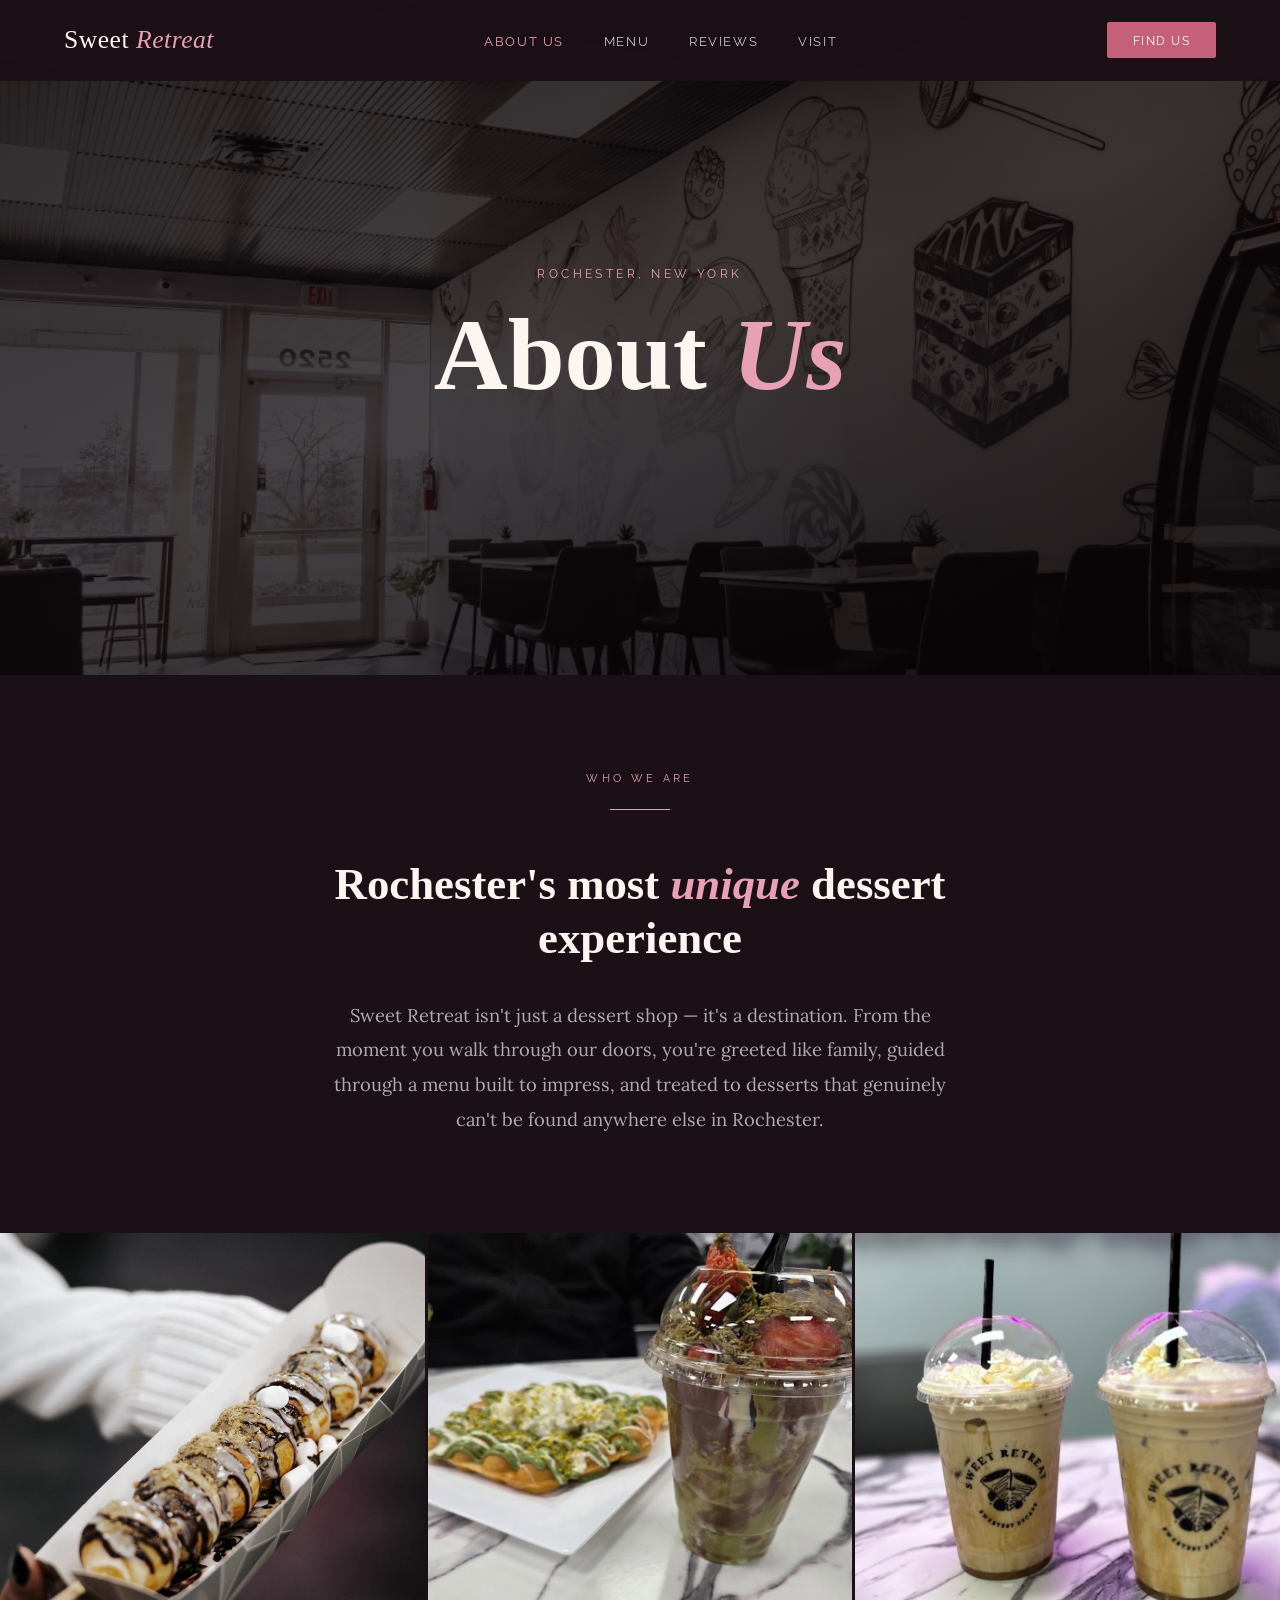
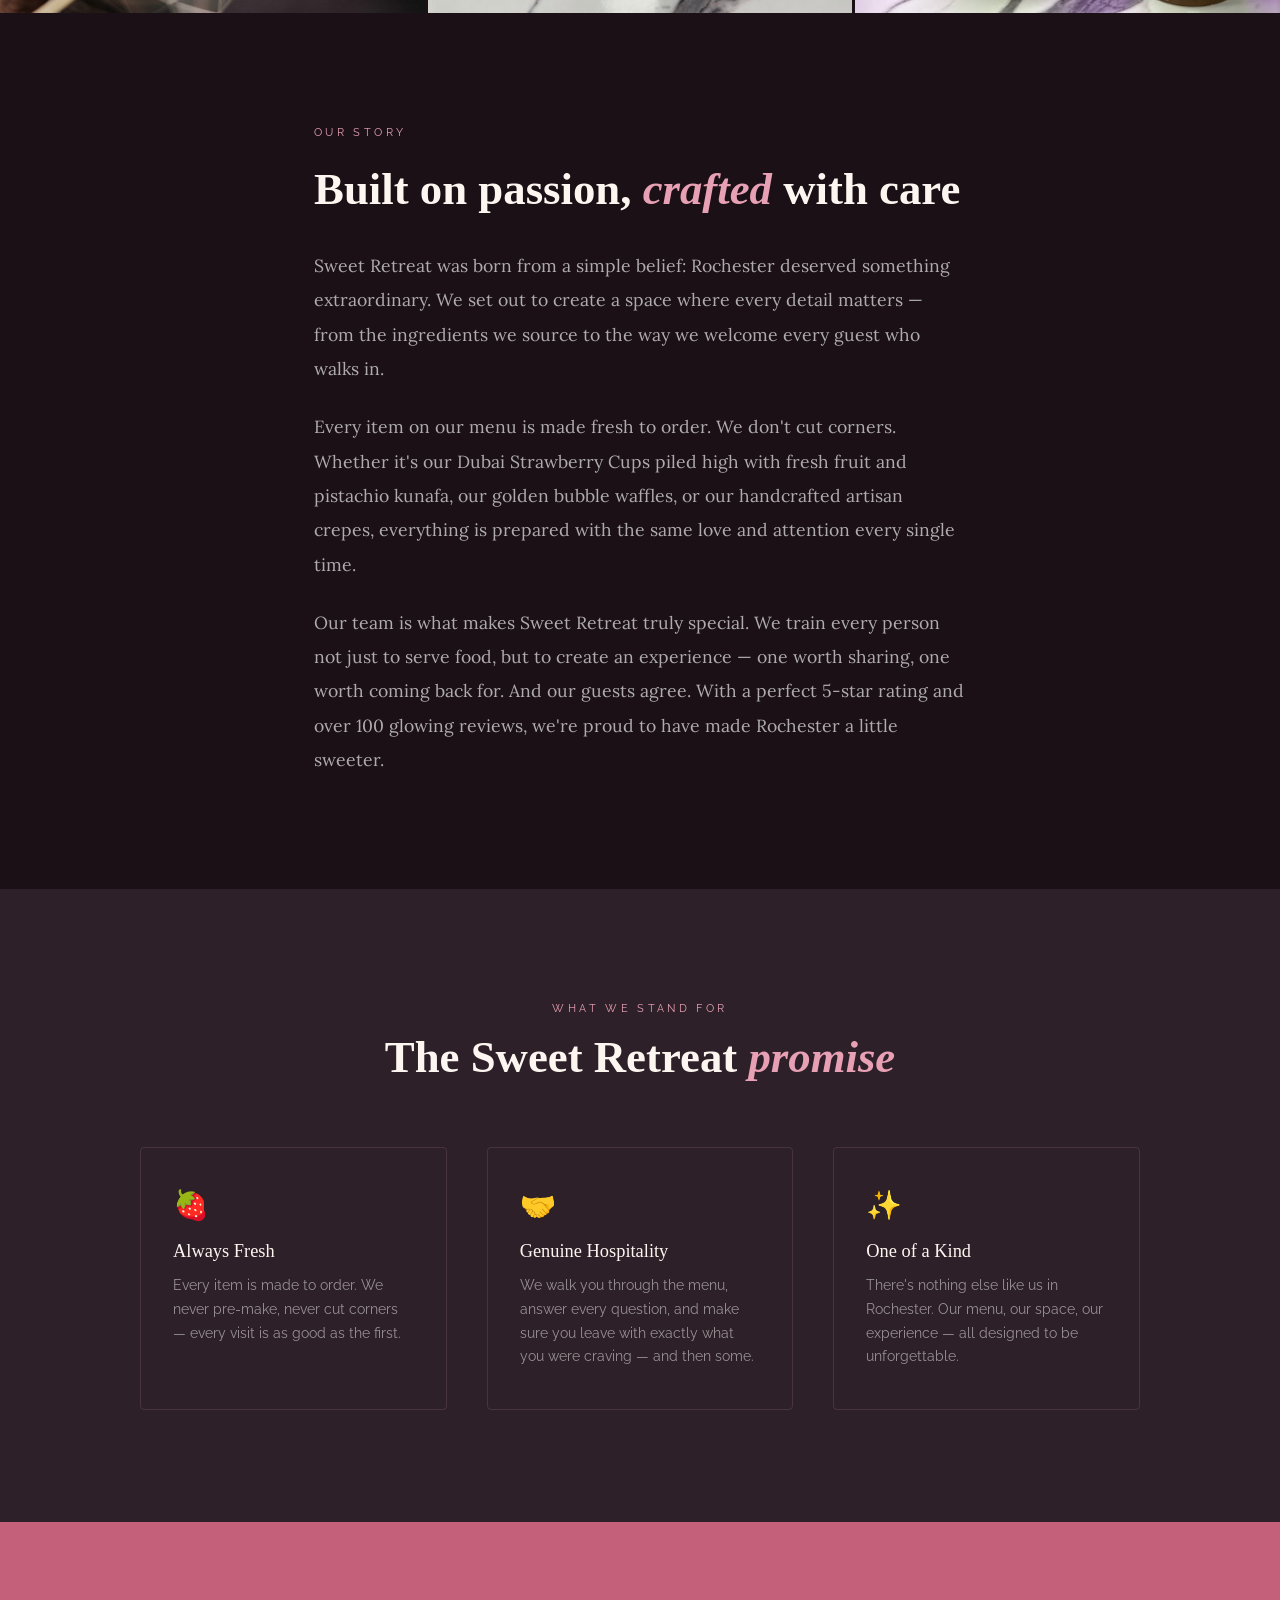
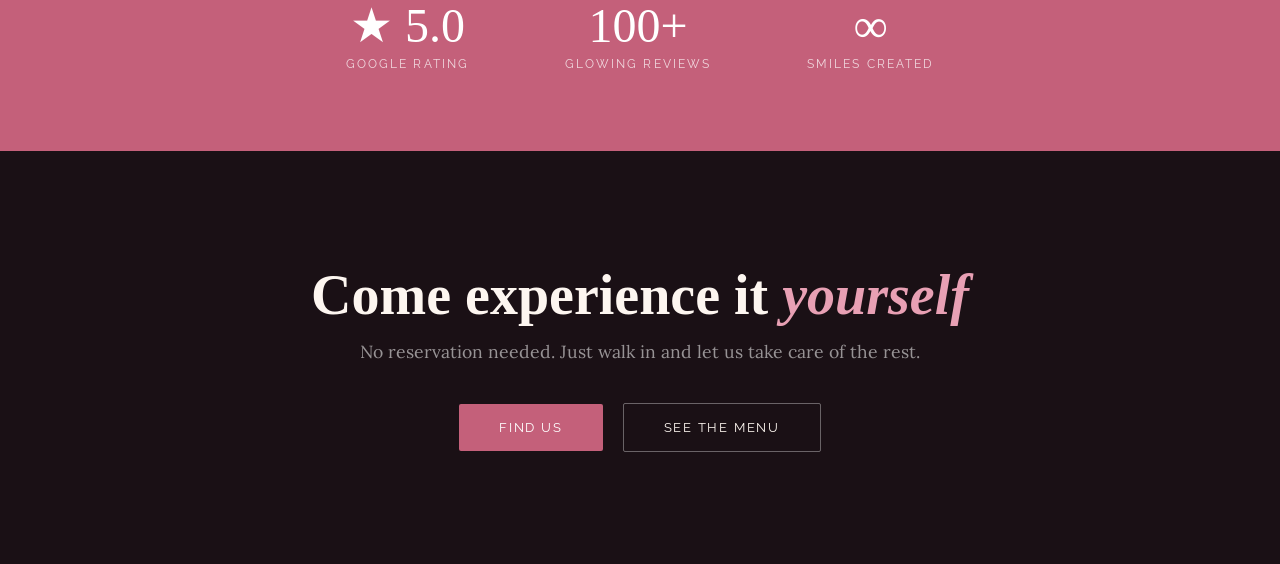
==== about.html @ 28412f43 "Add About Us page, update nav, swap CTA background image - Nav 'Our Story' → 'About Us' linking to a" ====
<!DOCTYPE html>
<html lang="en">
<head>
<meta charset="UTF-8">
<meta name="viewport" content="width=device-width, initial-scale=1.0">
<title>About Us — Sweet Retreat</title>
<link rel="preconnect" href="https://fonts.googleapis.com">
<link href="https://fonts.googleapis.com/css2?family=Josefin+Serif:ital,wght@0,400;0,700;1,400&family=Lora:ital,wght@0,300;0,400;1,300&family=Raleway:wght@300;400;500;600&display=swap" rel="stylesheet">
<style>
  :root {
    --rose: #e8a0b4;
    --deep-rose: #c4607a;
    --blush: #f5d0dc;
    --cream: #fdf6f0;
    --dark: #1a1015;
    --charcoal: #2d2028;
  }

  *, *::before, *::after { box-sizing: border-box; margin: 0; padding: 0; }
  html { scroll-behavior: smooth; }

  body {
    font-family: 'Raleway', sans-serif;
    background: var(--dark);
    color: var(--cream);
    overflow-x: hidden;
  }

  /* ── NAV ── */
  nav {
    position: fixed; top: 0; left: 0; right: 0; z-index: 100;
    display: flex; align-items: center; justify-content: space-between;
    padding: 1.4rem 4rem;
    background: rgba(26,16,21,0.97);
    backdrop-filter: blur(2px);
  }
  .nav-logo {
    font-family: 'Josefin Serif', serif;
    font-size: 1.6rem; letter-spacing: 0.02em;
    color: var(--cream); text-decoration: none;
  }
  .nav-logo span { color: var(--rose); font-style: italic; }
  .nav-links { display: flex; gap: 2.5rem; list-style: none; }
  .nav-links a {
    font-size: 0.82rem; letter-spacing: 0.12em; text-transform: uppercase;
    color: rgba(255,255,255,0.75); text-decoration: none; transition: color 0.3s;
  }
  .nav-links a:hover, .nav-links a.active { color: var(--rose); }
  .nav-cta {
    background: var(--deep-rose); color: white;
    padding: 0.65rem 1.6rem; border-radius: 2px;
    font-size: 0.78rem; letter-spacing: 0.12em; text-transform: uppercase;
    text-decoration: none; transition: background 0.3s;
  }
  .nav-cta:hover { background: var(--rose); }

  /* ── HERO ── */
  .about-hero {
    position: relative; height: 75vh; min-height: 520px;
    display: flex; align-items: center; justify-content: center;
    overflow: hidden;
  }
  .about-hero-bg {
    position: absolute; inset: 0;
    background-image: url('Screenshot%202026-04-22%20020433.png');
    background-size: cover; background-position: center;
    filter: brightness(0.45) saturate(0.8);
  }
  .about-hero-overlay {
    position: absolute; inset: 0;
    background: linear-gradient(160deg, rgba(10,5,8,0.6) 0%, rgba(26,16,21,0.4) 50%, rgba(10,5,8,0.75) 100%);
  }
  .about-hero-content {
    position: relative; z-index: 2;
    text-align: center; padding: 0 2rem;
  }
  .about-eyebrow {
    font-size: 0.72rem; letter-spacing: 0.3em; text-transform: uppercase;
    color: var(--rose); margin-bottom: 1.4rem;
  }
  .about-hero-title {
    font-family: 'Josefin Serif', serif;
    font-size: clamp(3rem, 8vw, 6.5rem);
    color: var(--cream); line-height: 1.02;
  }
  .about-hero-title em { color: var(--rose); font-style: italic; }

  /* ── INTRO SECTION ── */
  .about-intro {
    max-width: 780px; margin: 0 auto;
    padding: 6rem 4rem;
    text-align: center;
  }
  .about-intro-label {
    font-size: 0.7rem; letter-spacing: 0.3em; text-transform: uppercase;
    color: var(--rose); margin-bottom: 1.5rem;
  }
  .about-intro-title {
    font-family: 'Josefin Serif', serif;
    font-size: clamp(1.8rem, 4vw, 2.8rem);
    color: var(--cream); line-height: 1.2; margin-bottom: 2rem;
  }
  .about-intro-title em { font-style: italic; color: var(--rose); }
  .about-intro-body {
    font-family: 'Lora', serif;
    font-size: 1.15rem; line-height: 1.9;
    color: rgba(255,255,255,0.65);
  }

  /* ── DIVIDER ── */
  .rose-divider {
    width: 60px; height: 1px;
    background: var(--rose); margin: 0 auto 3rem;
  }

  /* ── PHOTO STRIP ── */
  .about-photo-strip {
    display: grid; grid-template-columns: 1fr 1fr 1fr;
    gap: 3px;
  }
  .about-photo-strip img {
    width: 100%; height: 380px; object-fit: cover; display: block;
    filter: saturate(0.85);
    transition: filter 0.4s;
  }
  .about-photo-strip img:hover { filter: saturate(1.1); }

  /* ── VALUES ── */
  .about-values {
    background: var(--charcoal);
    padding: 7rem 4rem;
    text-align: center;
  }
  .values-label {
    font-size: 0.7rem; letter-spacing: 0.3em; text-transform: uppercase;
    color: var(--rose); margin-bottom: 1rem;
  }
  .values-title {
    font-family: 'Josefin Serif', serif;
    font-size: clamp(1.8rem, 4vw, 2.8rem);
    color: var(--cream); margin-bottom: 4rem;
  }
  .values-title em { font-style: italic; color: var(--rose); }
  .values-grid {
    display: grid; grid-template-columns: repeat(3, 1fr);
    gap: 2.5rem; max-width: 1000px; margin: 0 auto;
  }
  .value-card {
    padding: 2.5rem 2rem;
    border: 1px solid rgba(232,160,180,0.15);
    border-radius: 4px;
    text-align: left;
  }
  .value-icon {
    font-size: 1.8rem; margin-bottom: 1.2rem;
  }
  .value-name {
    font-family: 'Josefin Serif', serif;
    font-size: 1.15rem; color: var(--cream);
    margin-bottom: 0.7rem;
  }
  .value-desc {
    font-size: 0.88rem; line-height: 1.7;
    color: rgba(255,255,255,0.5);
  }

  /* ── STORY SECTION ── */
  .about-story {
    max-width: 780px; margin: 0 auto;
    padding: 7rem 4rem;
  }
  .story-label {
    font-size: 0.7rem; letter-spacing: 0.3em; text-transform: uppercase;
    color: var(--rose); margin-bottom: 1.5rem;
  }
  .story-title {
    font-family: 'Josefin Serif', serif;
    font-size: clamp(1.8rem, 4vw, 2.8rem);
    color: var(--cream); line-height: 1.2; margin-bottom: 2rem;
  }
  .story-title em { font-style: italic; color: var(--rose); }
  .story-body {
    font-family: 'Lora', serif;
    font-size: 1.1rem; line-height: 1.95;
    color: rgba(255,255,255,0.65);
  }
  .story-body p + p { margin-top: 1.5rem; }

  /* ── STATS ── */
  .about-stats {
    background: var(--deep-rose);
    padding: 5rem 4rem;
    display: flex; justify-content: center; gap: 6rem;
    text-align: center; flex-wrap: wrap;
  }
  .stat-num {
    font-family: 'Josefin Serif', serif;
    font-size: 3rem; color: #fff; line-height: 1;
    margin-bottom: 0.4rem;
  }
  .stat-label {
    font-size: 0.72rem; letter-spacing: 0.18em; text-transform: uppercase;
    color: rgba(255,255,255,0.75);
  }

  /* ── CTA ── */
  .about-cta {
    padding: 7rem 4rem; text-align: center;
    background: var(--dark);
  }
  .about-cta-title {
    font-family: 'Josefin Serif', serif;
    font-size: clamp(2rem, 5vw, 3.5rem);
    color: var(--cream); margin-bottom: 0.8rem;
  }
  .about-cta-title em { font-style: italic; color: var(--rose); }
  .about-cta-sub {
    font-family: 'Lora', serif;
    font-size: 1.1rem; color: rgba(255,255,255,0.55);
    margin-bottom: 2.5rem;
  }
  .btn-primary {
    display: inline-block; background: var(--deep-rose); color: white;
    padding: 1rem 2.5rem; border-radius: 2px;
    font-size: 0.8rem; letter-spacing: 0.14em; text-transform: uppercase;
    text-decoration: none; transition: background 0.3s, transform 0.2s;
    margin: 0 0.5rem;
  }
  .btn-primary:hover { background: var(--rose); transform: translateY(-2px); }
  .btn-ghost {
    display: inline-block;
    border: 1px solid rgba(255,255,255,0.35); color: var(--cream);
    padding: 1rem 2.5rem; border-radius: 2px;
    font-size: 0.8rem; letter-spacing: 0.14em; text-transform: uppercase;
    text-decoration: none; transition: border-color 0.3s;
    margin: 0 0.5rem;
  }
  .btn-ghost:hover { border-color: var(--rose); color: var(--rose); }

  @media (max-width: 900px) {
    nav { padding: 1.2rem 2rem; }
    .nav-links { display: none; }
    .about-intro, .about-story { padding: 4rem 1.5rem; }
    .about-photo-strip { grid-template-columns: 1fr; }
    .about-photo-strip img { height: 60vw; }
    .values-grid { grid-template-columns: 1fr; }
    .about-values { padding: 5rem 2rem; }
    .about-stats { gap: 3rem; padding: 4rem 2rem; }
    .about-cta { padding: 5rem 2rem; }
  }
</style>
</head>
<body>

<nav>
  <a href="index.html" class="nav-logo">Sweet <span>Retreat</span></a>
  <ul class="nav-links">
    <li><a href="about.html" class="active">About Us</a></li>
    <li><a href="menu.html">Menu</a></li>
    <li><a href="index.html#reviews">Reviews</a></li>
    <li><a href="index.html#visit">Visit</a></li>
  </ul>
  <a href="index.html#visit" class="nav-cta">Find Us</a>
</nav>

<!-- HERO -->
<section class="about-hero">
  <div class="about-hero-bg"></div>
  <div class="about-hero-overlay"></div>
  <div class="about-hero-content">
    <p class="about-eyebrow">Rochester, New York</p>
    <h1 class="about-hero-title">About <em>Us</em></h1>
  </div>
</section>

<!-- INTRO -->
<div class="about-intro">
  <p class="about-intro-label">Who We Are</p>
  <div class="rose-divider"></div>
  <h2 class="about-intro-title">Rochester's most <em>unique</em> dessert experience</h2>
  <p class="about-intro-body">
    Sweet Retreat isn't just a dessert shop — it's a destination. From the moment you walk through our doors, you're greeted like family, guided through a menu built to impress, and treated to desserts that genuinely can't be found anywhere else in Rochester.
  </p>
</div>

<!-- PHOTO STRIP -->
<div class="about-photo-strip">
  <img src="Screenshot%202026-04-22%20010439.png" alt="Sweet Retreat food">
  <img src="Screenshot%202026-04-22%20011017.png" alt="Sweet Retreat desserts">
  <img src="Screenshot%202026-04-22%20011217.png" alt="Sweet Retreat drinks">
</div>

<!-- STORY -->
<div class="about-story">
  <p class="story-label">Our Story</p>
  <h2 class="story-title">Built on passion, <em>crafted</em> with care</h2>
  <div class="story-body">
    <p>Sweet Retreat was born from a simple belief: Rochester deserved something extraordinary. We set out to create a space where every detail matters — from the ingredients we source to the way we welcome every guest who walks in.</p>
    <p>Every item on our menu is made fresh to order. We don't cut corners. Whether it's our Dubai Strawberry Cups piled high with fresh fruit and pistachio kunafa, our golden bubble waffles, or our handcrafted artisan crepes, everything is prepared with the same love and attention every single time.</p>
    <p>Our team is what makes Sweet Retreat truly special. We train every person not just to serve food, but to create an experience — one worth sharing, one worth coming back for. And our guests agree. With a perfect 5-star rating and over 100 glowing reviews, we're proud to have made Rochester a little sweeter.</p>
  </div>
</div>

<!-- VALUES -->
<div class="about-values">
  <p class="values-label">What We Stand For</p>
  <h2 class="values-title">The Sweet Retreat <em>promise</em></h2>
  <div class="values-grid">
    <div class="value-card">
      <div class="value-icon">🍓</div>
      <div class="value-name">Always Fresh</div>
      <div class="value-desc">Every item is made to order. We never pre-make, never cut corners — every visit is as good as the first.</div>
    </div>
    <div class="value-card">
      <div class="value-icon">🤝</div>
      <div class="value-name">Genuine Hospitality</div>
      <div class="value-desc">We walk you through the menu, answer every question, and make sure you leave with exactly what you were craving — and then some.</div>
    </div>
    <div class="value-card">
      <div class="value-icon">✨</div>
      <div class="value-name">One of a Kind</div>
      <div class="value-desc">There's nothing else like us in Rochester. Our menu, our space, our experience — all designed to be unforgettable.</div>
    </div>
  </div>
</div>

<!-- STATS -->
<div class="about-stats">
  <div>
    <div class="stat-num">★ 5.0</div>
    <div class="stat-label">Google Rating</div>
  </div>
  <div>
    <div class="stat-num">100+</div>
    <div class="stat-label">Glowing Reviews</div>
  </div>
  <div>
    <div class="stat-num">∞</div>
    <div class="stat-label">Smiles Created</div>
  </div>
</div>

<!-- CTA -->
<div class="about-cta">
  <h2 class="about-cta-title">Come experience it <em>yourself</em></h2>
  <p class="about-cta-sub">No reservation needed. Just walk in and let us take care of the rest.</p>
  <a href="index.html#visit" class="btn-primary">Find Us</a>
  <a href="menu.html" class="btn-ghost">See the Menu</a>
</div>

</body>
</html>
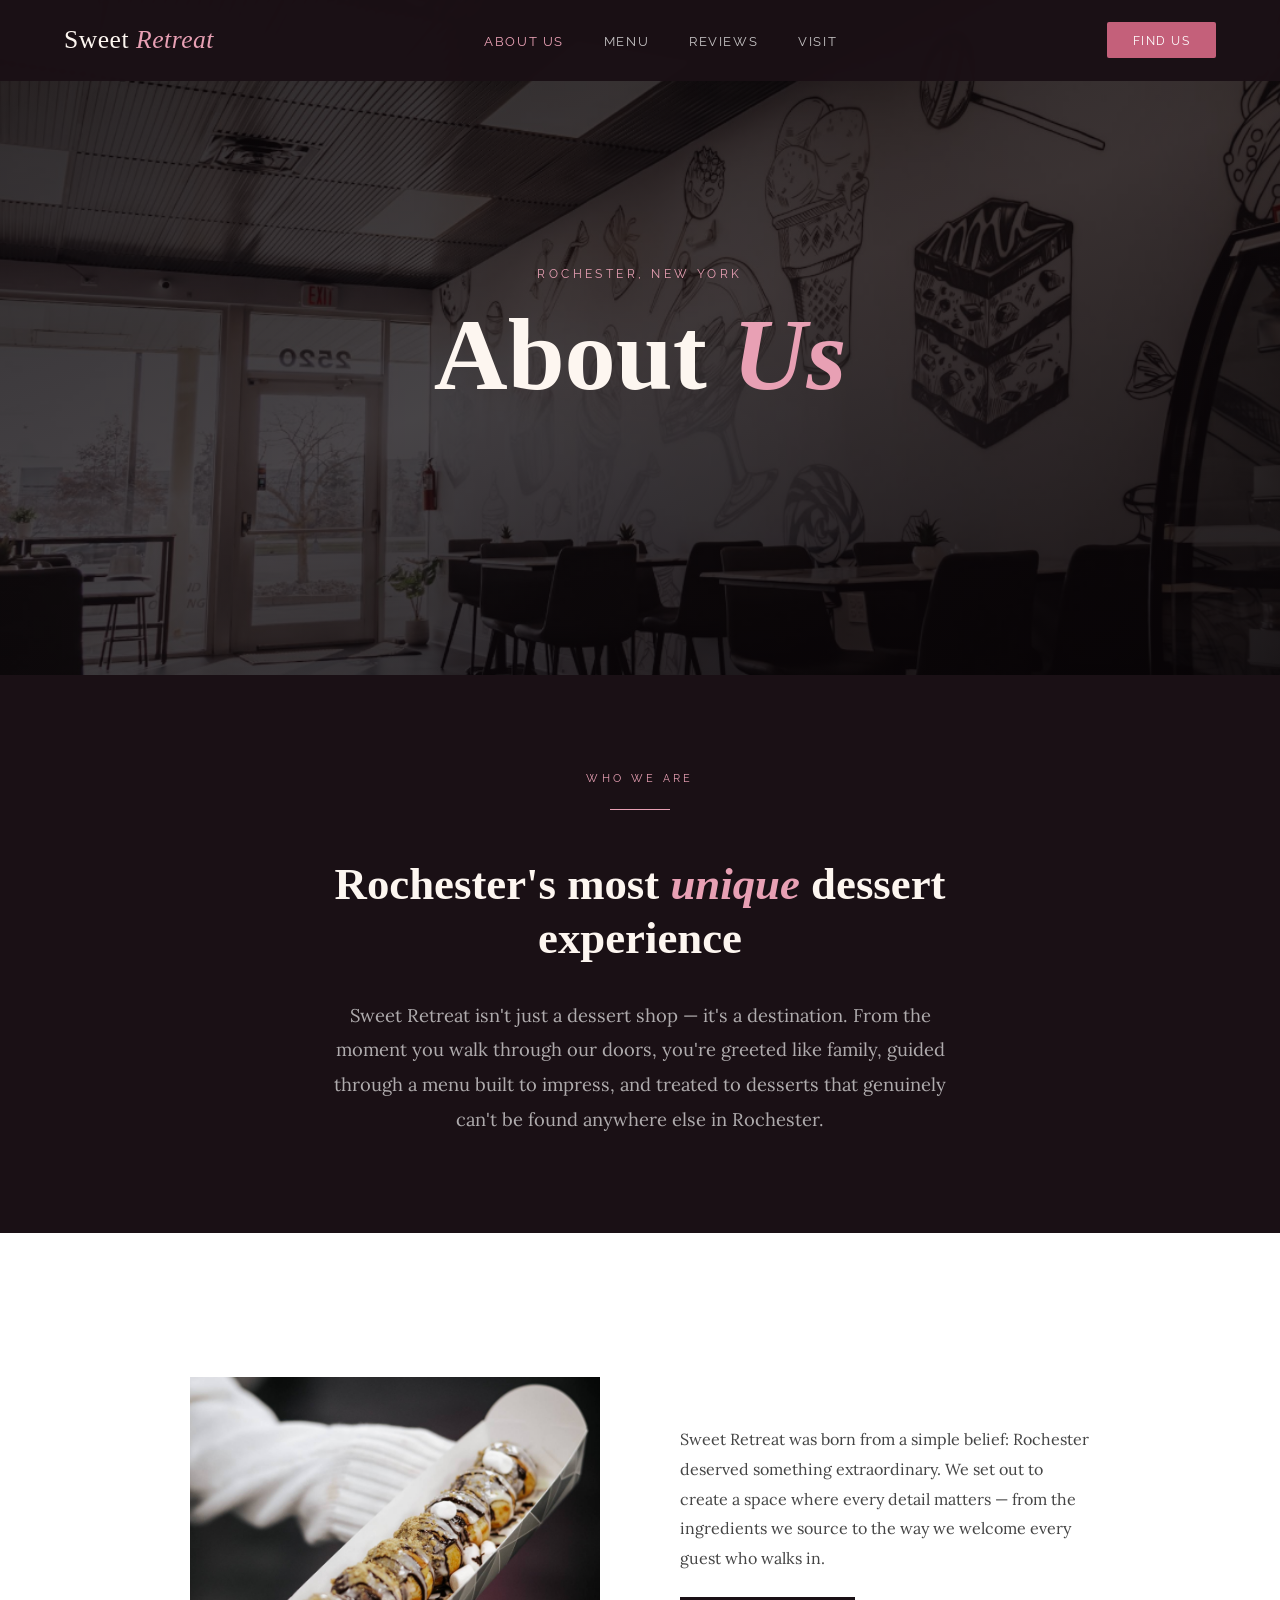
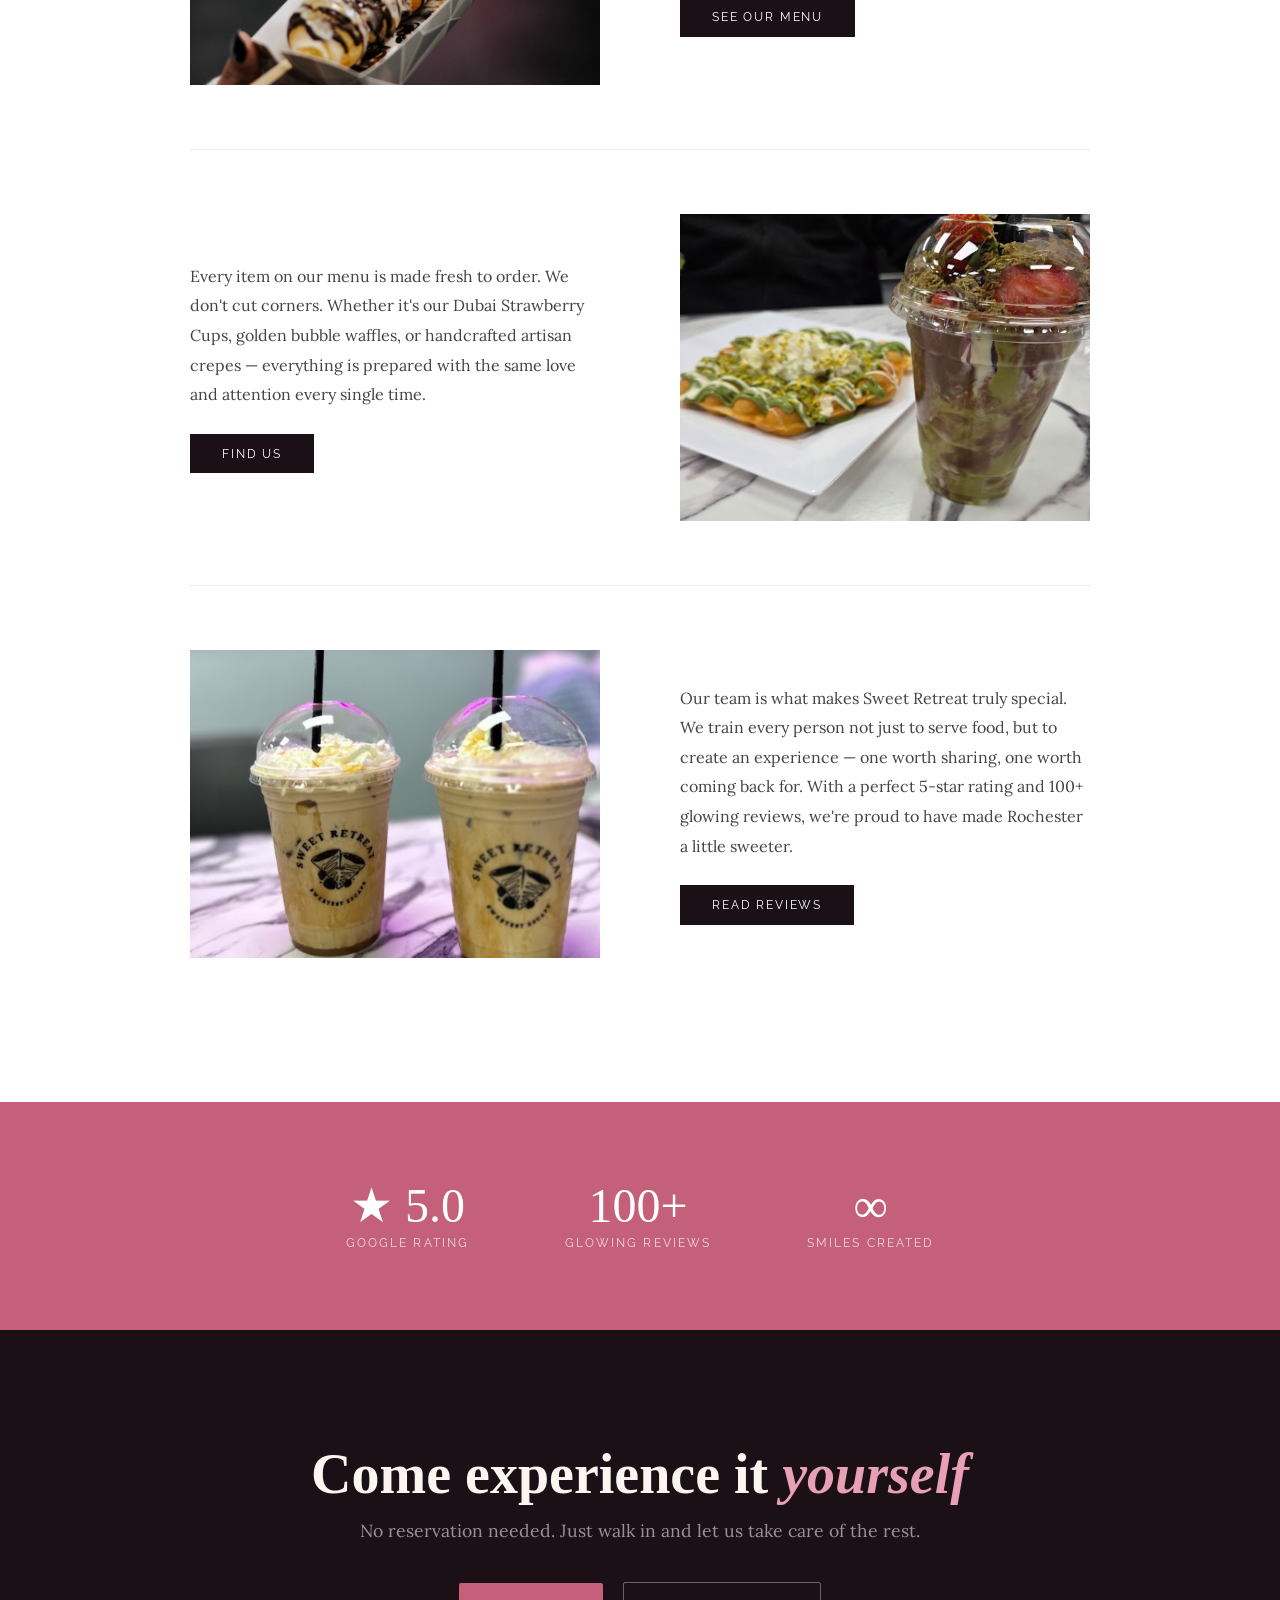
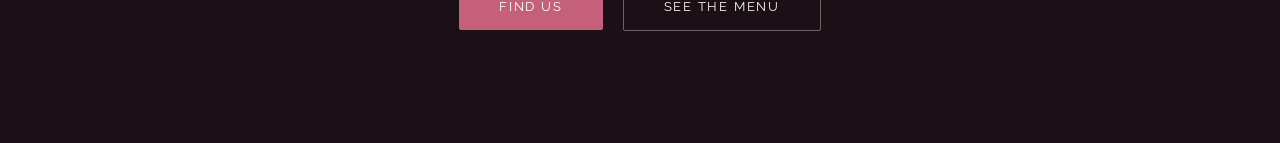
==== commit 3a4c2e27: "Fix hero photo position + alternating image/text layout on about page - Hero background-position mov" ====
--- a/about.html
+++ b/about.html
@@ -63,7 +63,7 @@
   .about-hero-bg {
     position: absolute; inset: 0;
     background-image: url('Screenshot%202026-04-22%20020433.png');
-    background-size: cover; background-position: center;
+    background-size: cover; background-position: center 70%;
     filter: brightness(0.45) saturate(0.8);
   }
   .about-hero-overlay {
@@ -113,78 +113,41 @@
     background: var(--rose); margin: 0 auto 3rem;
   }
 
-  /* ── PHOTO STRIP ── */
-  .about-photo-strip {
-    display: grid; grid-template-columns: 1fr 1fr 1fr;
-    gap: 3px;
-  }
-  .about-photo-strip img {
-    width: 100%; height: 380px; object-fit: cover; display: block;
-    filter: saturate(0.85);
-    transition: filter 0.4s;
-  }
-  .about-photo-strip img:hover { filter: saturate(1.1); }
-
-  /* ── VALUES ── */
-  .about-values {
-    background: var(--charcoal);
-    padding: 7rem 4rem;
-    text-align: center;
-  }
-  .values-label {
-    font-size: 0.7rem; letter-spacing: 0.3em; text-transform: uppercase;
-    color: var(--rose); margin-bottom: 1rem;
-  }
-  .values-title {
-    font-family: 'Josefin Serif', serif;
-    font-size: clamp(1.8rem, 4vw, 2.8rem);
-    color: var(--cream); margin-bottom: 4rem;
-  }
-  .values-title em { font-style: italic; color: var(--rose); }
-  .values-grid {
-    display: grid; grid-template-columns: repeat(3, 1fr);
-    gap: 2.5rem; max-width: 1000px; margin: 0 auto;
-  }
-  .value-card {
-    padding: 2.5rem 2rem;
-    border: 1px solid rgba(232,160,180,0.15);
-    border-radius: 4px;
-    text-align: left;
-  }
-  .value-icon {
-    font-size: 1.8rem; margin-bottom: 1.2rem;
-  }
-  .value-name {
-    font-family: 'Josefin Serif', serif;
-    font-size: 1.15rem; color: var(--cream);
-    margin-bottom: 0.7rem;
-  }
-  .value-desc {
-    font-size: 0.88rem; line-height: 1.7;
-    color: rgba(255,255,255,0.5);
-  }
-
-  /* ── STORY SECTION ── */
-  .about-story {
-    max-width: 780px; margin: 0 auto;
-    padding: 7rem 4rem;
-  }
-  .story-label {
-    font-size: 0.7rem; letter-spacing: 0.3em; text-transform: uppercase;
-    color: var(--rose); margin-bottom: 1.5rem;
-  }
-  .story-title {
-    font-family: 'Josefin Serif', serif;
-    font-size: clamp(1.8rem, 4vw, 2.8rem);
-    color: var(--cream); line-height: 1.2; margin-bottom: 2rem;
-  }
-  .story-title em { font-style: italic; color: var(--rose); }
-  .story-body {
+  /* ── ALTERNATING FEATURE ROWS ── */
+  .about-features {
+    background: #fff;
+    padding: 5rem 4rem;
+  }
+  .about-feature {
+    display: grid; grid-template-columns: 1fr 1fr;
+    gap: 5rem; align-items: center;
+    max-width: 900px; margin: 0 auto;
+    padding: 4rem 0;
+    border-bottom: 1px solid #f0ece8;
+  }
+  .about-feature:last-child { border-bottom: none; }
+  .about-feature.reverse { direction: rtl; }
+  .about-feature.reverse > * { direction: ltr; }
+  .about-feature img {
+    width: 100%; display: block;
+    object-fit: cover; aspect-ratio: 4/3;
+  }
+  .feature-text {
+    display: flex; flex-direction: column; align-items: flex-start; gap: 1.5rem;
+  }
+  .feature-body {
     font-family: 'Lora', serif;
-    font-size: 1.1rem; line-height: 1.95;
-    color: rgba(255,255,255,0.65);
-  }
-  .story-body p + p { margin-top: 1.5rem; }
+    font-size: 1rem; line-height: 1.85;
+    color: #444; text-align: left;
+  }
+  .feature-btn {
+    display: inline-block;
+    background: var(--dark); color: #fff;
+    padding: 0.8rem 2rem;
+    font-size: 0.72rem; letter-spacing: 0.16em; text-transform: uppercase;
+    text-decoration: none; transition: background 0.3s;
+  }
+  .feature-btn:hover { background: var(--deep-rose); }
 
   /* ── STATS ── */
   .about-stats {
@@ -240,11 +203,10 @@
   @media (max-width: 900px) {
     nav { padding: 1.2rem 2rem; }
     .nav-links { display: none; }
-    .about-intro, .about-story { padding: 4rem 1.5rem; }
-    .about-photo-strip { grid-template-columns: 1fr; }
-    .about-photo-strip img { height: 60vw; }
-    .values-grid { grid-template-columns: 1fr; }
-    .about-values { padding: 5rem 2rem; }
+    .about-intro { padding: 4rem 1.5rem; }
+    .about-features { padding: 3rem 1.5rem; }
+    .about-feature { grid-template-columns: 1fr; gap: 2rem; direction: ltr; }
+    .about-feature.reverse { direction: ltr; }
     .about-stats { gap: 3rem; padding: 4rem 2rem; }
     .about-cta { padding: 5rem 2rem; }
   }
@@ -283,45 +245,36 @@
   </p>
 </div>
 
-<!-- PHOTO STRIP -->
-<div class="about-photo-strip">
-  <img src="Screenshot%202026-04-22%20010439.png" alt="Sweet Retreat food">
-  <img src="Screenshot%202026-04-22%20011017.png" alt="Sweet Retreat desserts">
-  <img src="Screenshot%202026-04-22%20011217.png" alt="Sweet Retreat drinks">
-</div>
-
-<!-- STORY -->
-<div class="about-story">
-  <p class="story-label">Our Story</p>
-  <h2 class="story-title">Built on passion, <em>crafted</em> with care</h2>
-  <div class="story-body">
-    <p>Sweet Retreat was born from a simple belief: Rochester deserved something extraordinary. We set out to create a space where every detail matters — from the ingredients we source to the way we welcome every guest who walks in.</p>
-    <p>Every item on our menu is made fresh to order. We don't cut corners. Whether it's our Dubai Strawberry Cups piled high with fresh fruit and pistachio kunafa, our golden bubble waffles, or our handcrafted artisan crepes, everything is prepared with the same love and attention every single time.</p>
-    <p>Our team is what makes Sweet Retreat truly special. We train every person not just to serve food, but to create an experience — one worth sharing, one worth coming back for. And our guests agree. With a perfect 5-star rating and over 100 glowing reviews, we're proud to have made Rochester a little sweeter.</p>
-  </div>
-</div>
-
-<!-- VALUES -->
-<div class="about-values">
-  <p class="values-label">What We Stand For</p>
-  <h2 class="values-title">The Sweet Retreat <em>promise</em></h2>
-  <div class="values-grid">
-    <div class="value-card">
-      <div class="value-icon">🍓</div>
-      <div class="value-name">Always Fresh</div>
-      <div class="value-desc">Every item is made to order. We never pre-make, never cut corners — every visit is as good as the first.</div>
+<!-- ALTERNATING FEATURE ROWS -->
+<div class="about-features">
+
+  <!-- Row 1: Image left, text right -->
+  <div class="about-feature">
+    <img src="Screenshot%202026-04-22%20010439.png" alt="Sweet Retreat food">
+    <div class="feature-text">
+      <p class="feature-body">Sweet Retreat was born from a simple belief: Rochester deserved something extraordinary. We set out to create a space where every detail matters — from the ingredients we source to the way we welcome every guest who walks in.</p>
+      <a href="menu.html" class="feature-btn">See Our Menu</a>
     </div>
-    <div class="value-card">
-      <div class="value-icon">🤝</div>
-      <div class="value-name">Genuine Hospitality</div>
-      <div class="value-desc">We walk you through the menu, answer every question, and make sure you leave with exactly what you were craving — and then some.</div>
+  </div>
+
+  <!-- Row 2: Text left, image right -->
+  <div class="about-feature reverse">
+    <img src="Screenshot%202026-04-22%20011017.png" alt="Sweet Retreat desserts">
+    <div class="feature-text">
+      <p class="feature-body">Every item on our menu is made fresh to order. We don't cut corners. Whether it's our Dubai Strawberry Cups, golden bubble waffles, or handcrafted artisan crepes — everything is prepared with the same love and attention every single time.</p>
+      <a href="index.html#visit" class="feature-btn">Find Us</a>
     </div>
-    <div class="value-card">
-      <div class="value-icon">✨</div>
-      <div class="value-name">One of a Kind</div>
-      <div class="value-desc">There's nothing else like us in Rochester. Our menu, our space, our experience — all designed to be unforgettable.</div>
+  </div>
+
+  <!-- Row 3: Image left, text right -->
+  <div class="about-feature">
+    <img src="Screenshot%202026-04-22%20011217.png" alt="Sweet Retreat drinks">
+    <div class="feature-text">
+      <p class="feature-body">Our team is what makes Sweet Retreat truly special. We train every person not just to serve food, but to create an experience — one worth sharing, one worth coming back for. With a perfect 5-star rating and 100+ glowing reviews, we're proud to have made Rochester a little sweeter.</p>
+      <a href="index.html#reviews" class="feature-btn">Read Reviews</a>
     </div>
   </div>
+
 </div>
 
 <!-- STATS -->
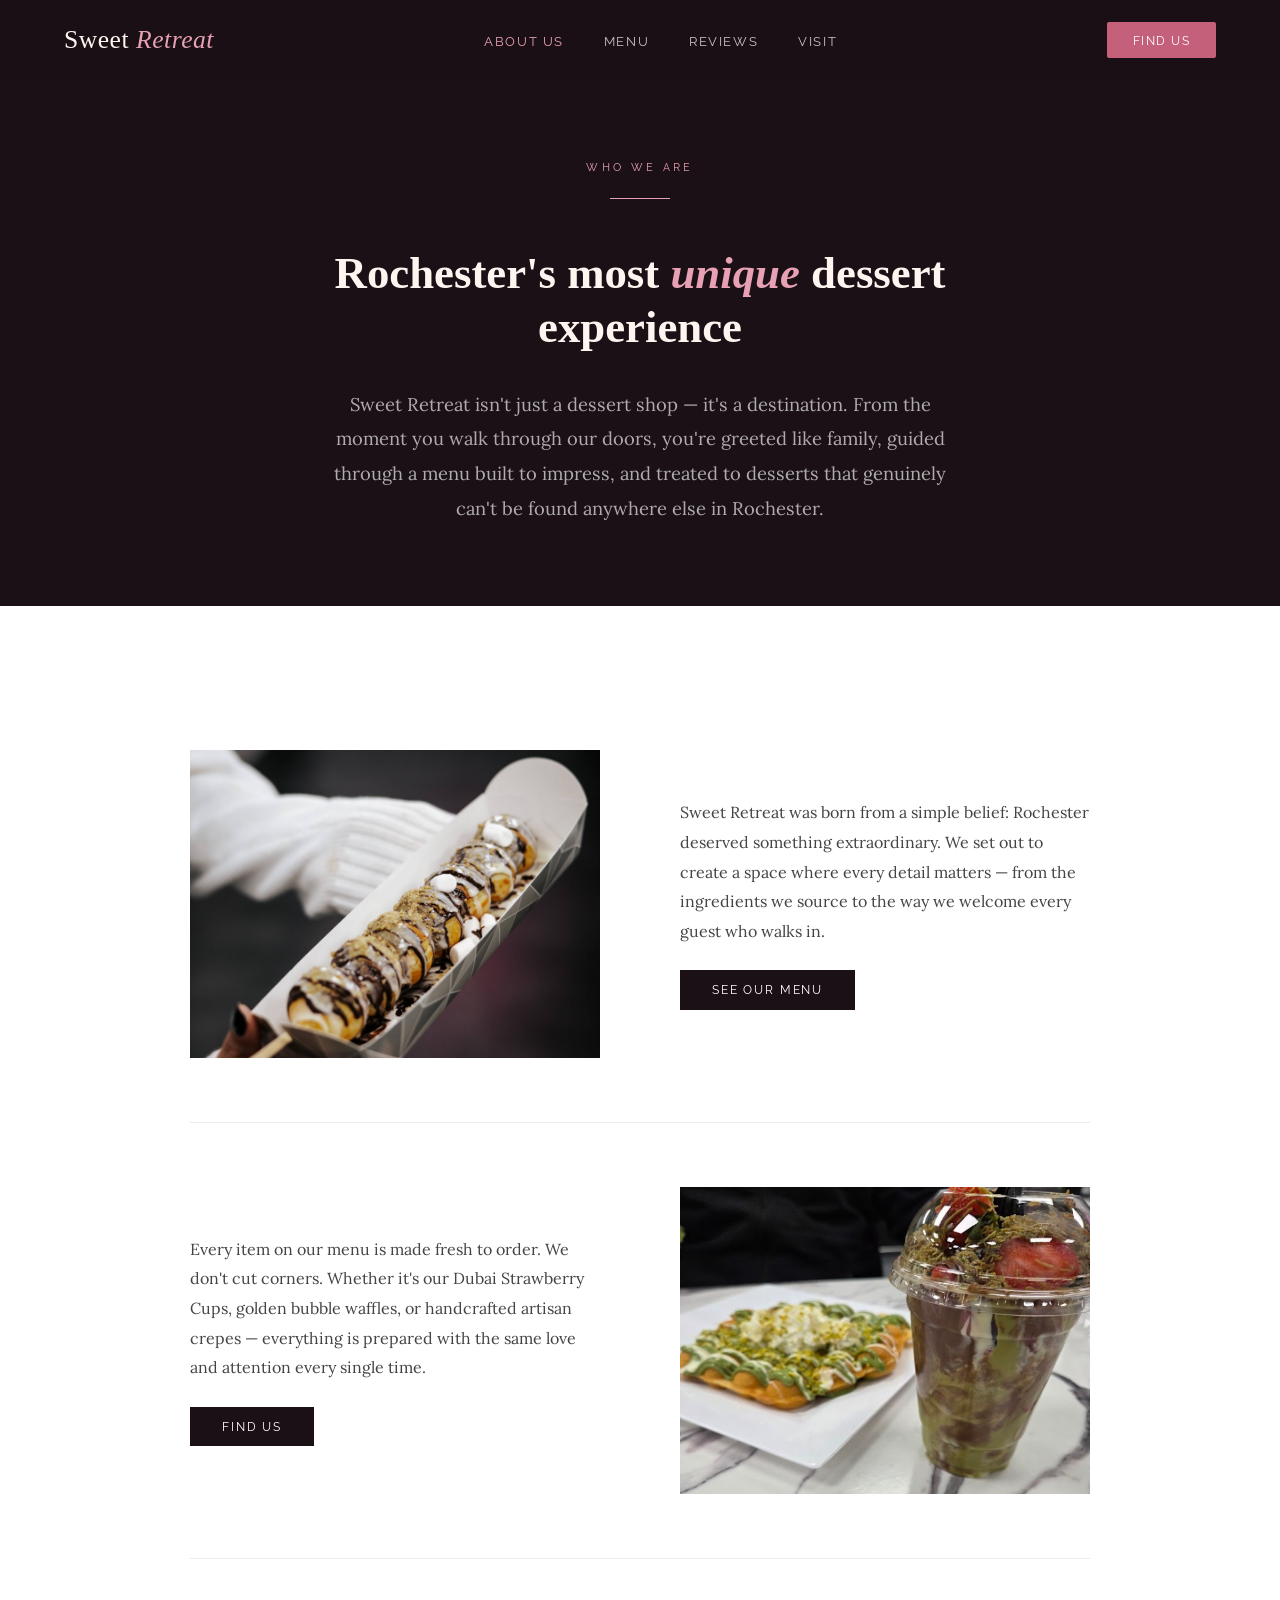
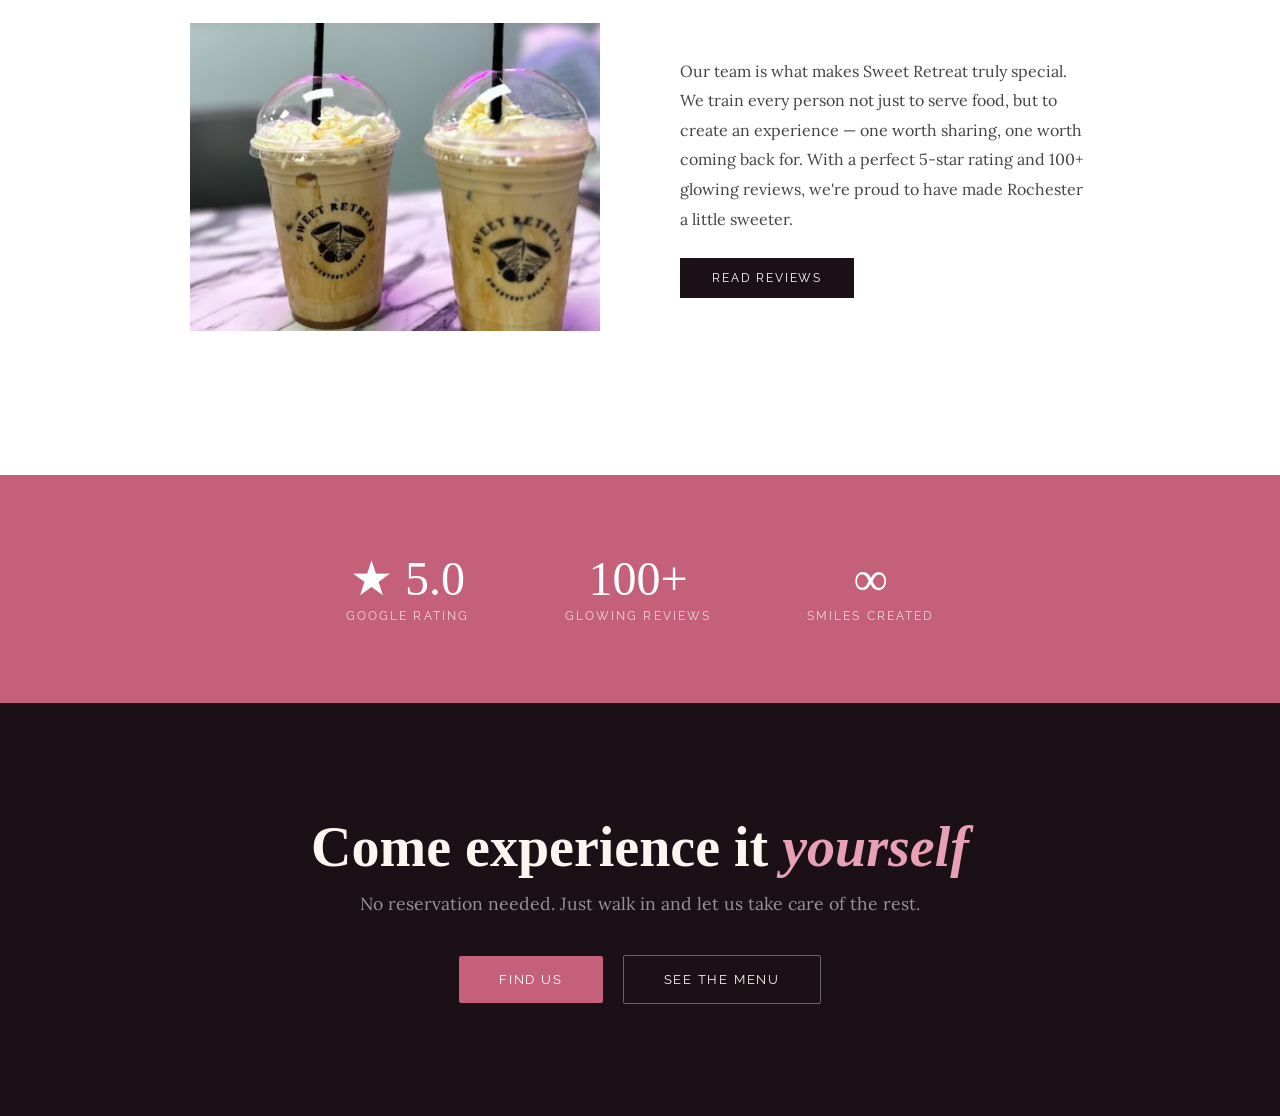
==== commit 5a1c500c: "Remove about hero, fix experience section emojis/titles/freebies - about.html: removed full hero ban" ====
--- a/about.html
+++ b/about.html
@@ -55,40 +55,10 @@
   .nav-cta:hover { background: var(--rose); }
 
   /* ── HERO ── */
-  .about-hero {
-    position: relative; height: 75vh; min-height: 520px;
-    display: flex; align-items: center; justify-content: center;
-    overflow: hidden;
-  }
-  .about-hero-bg {
-    position: absolute; inset: 0;
-    background-image: url('Screenshot%202026-04-22%20020433.png');
-    background-size: cover; background-position: center 70%;
-    filter: brightness(0.45) saturate(0.8);
-  }
-  .about-hero-overlay {
-    position: absolute; inset: 0;
-    background: linear-gradient(160deg, rgba(10,5,8,0.6) 0%, rgba(26,16,21,0.4) 50%, rgba(10,5,8,0.75) 100%);
-  }
-  .about-hero-content {
-    position: relative; z-index: 2;
-    text-align: center; padding: 0 2rem;
-  }
-  .about-eyebrow {
-    font-size: 0.72rem; letter-spacing: 0.3em; text-transform: uppercase;
-    color: var(--rose); margin-bottom: 1.4rem;
-  }
-  .about-hero-title {
-    font-family: 'Josefin Serif', serif;
-    font-size: clamp(3rem, 8vw, 6.5rem);
-    color: var(--cream); line-height: 1.02;
-  }
-  .about-hero-title em { color: var(--rose); font-style: italic; }
-
   /* ── INTRO SECTION ── */
   .about-intro {
     max-width: 780px; margin: 0 auto;
-    padding: 6rem 4rem;
+    padding: 10rem 4rem 5rem;
     text-align: center;
   }
   .about-intro-label {
@@ -225,16 +195,6 @@
   <a href="index.html#visit" class="nav-cta">Find Us</a>
 </nav>
 
-<!-- HERO -->
-<section class="about-hero">
-  <div class="about-hero-bg"></div>
-  <div class="about-hero-overlay"></div>
-  <div class="about-hero-content">
-    <p class="about-eyebrow">Rochester, New York</p>
-    <h1 class="about-hero-title">About <em>Us</em></h1>
-  </div>
-</section>
-
 <!-- INTRO -->
 <div class="about-intro">
   <p class="about-intro-label">Who We Are</p>
